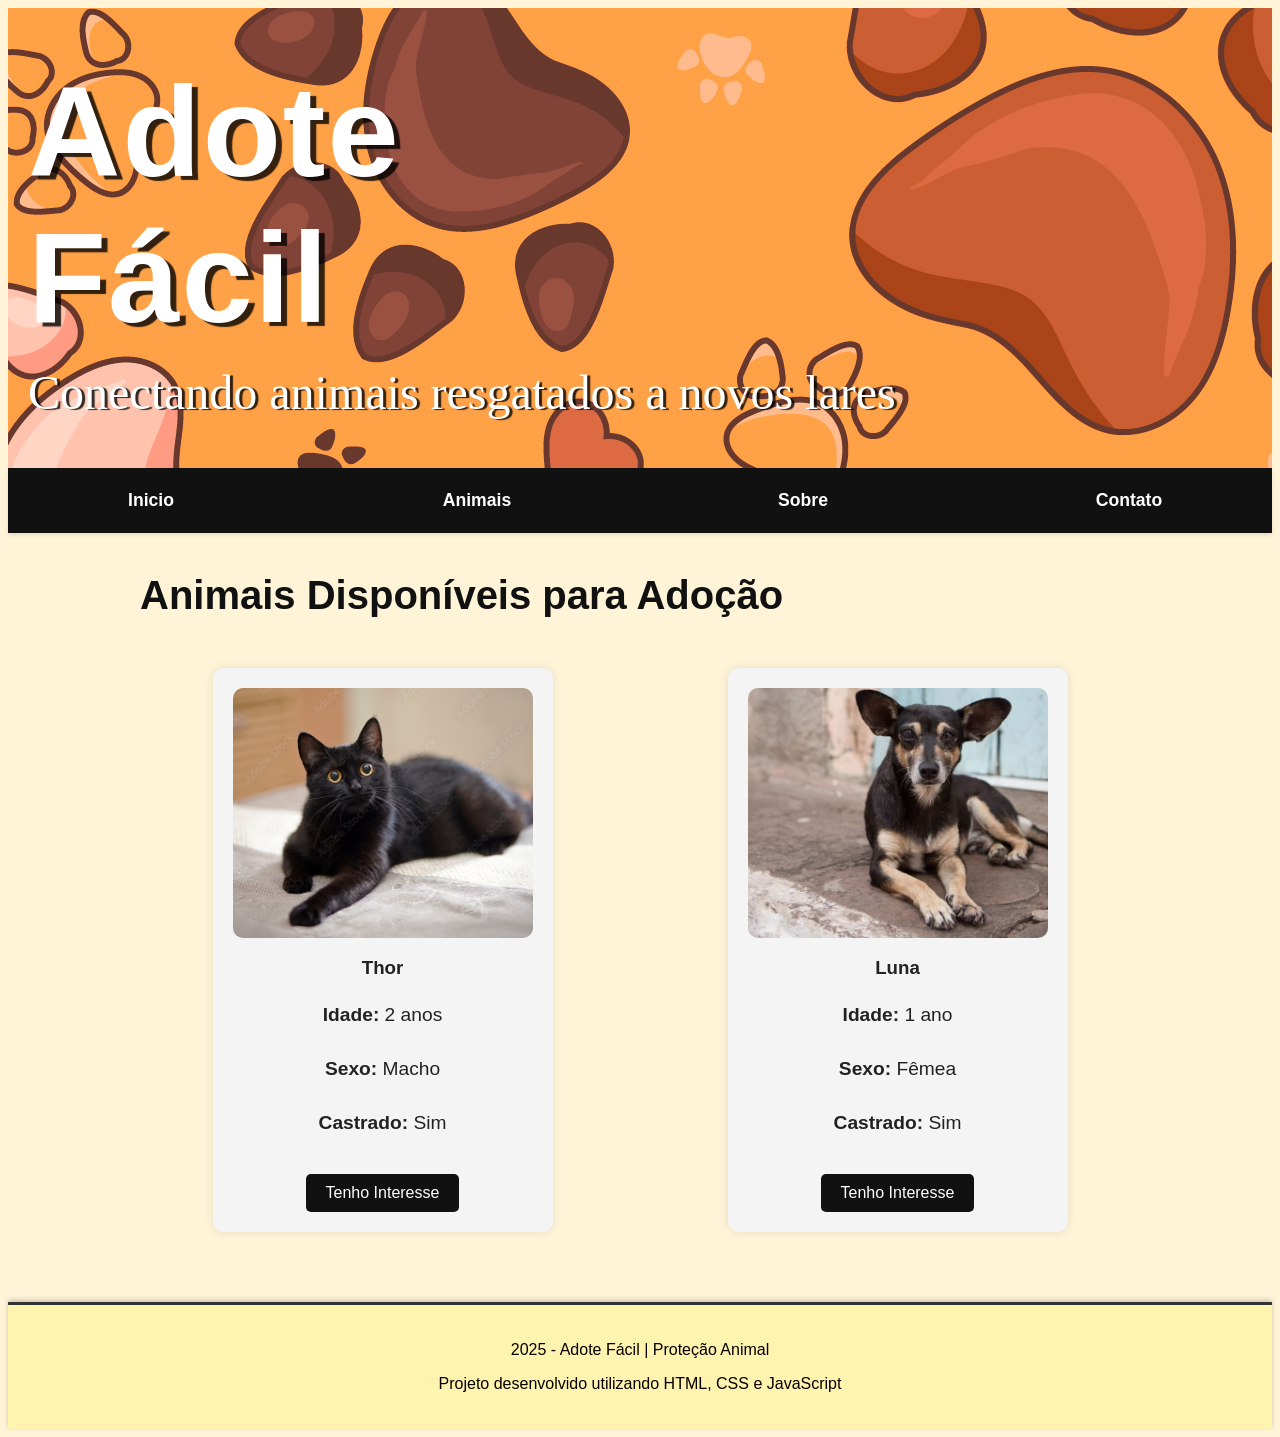
==== animais.html @ eeefa3be "Add files via upload" ====
<!DOCTYPE html>
<html lang="pt-BR">

<head>
    <meta charset="UTF-8">
    <title>Adote Fácil - Proteção Animal</title>      <!-- Titulo -->
    <meta name="viewport" content="width=device-width, initial-scale=1.0">
    <link rel="stylesheet" href="site.css">        <!-- arquivo css -->
</head>

<body>
                    <!-- Cabeçalho -->
    <header class="topo-imagem">

        <div class="fundo">

            <div class="banner-texto">

                <h1>Adote</h1></br>
    
                <h1>Fácil</h1></br>

                <p>Conectando animais resgatados a novos lares</p>

            </div>

        </div>

    </header>


                             <!-- Menu de navegação -->
    <nav class="menu">                             
        <ul>
            <li><a href="index.html">Inicio</a></li>
            <li><a href="animais.html">Animais</a></li>
            <li><a href="sobre.html">Sobre</a></li>
            <li><a href="contato.html">Contato</a></li>
            
        </ul>   
    </nav>

<main>

    <h2>Animais Disponíveis para Adoção</h2>

    <div class="animais-container">

        <div class="animal-card">

            <img src="imagem/Thor.jpg" alt="Thor">

            <h3>Thor</h3>

            <p><strong>Idade:</strong> 2 anos</p>

            <p><strong>Sexo:</strong> Macho</p>

            <p><strong>Castrado:</strong> Sim</p>

            <a href="interesse.html" class="botao-interesse">
                Tenho Interesse
            </a>
        </div>

        <div class="animal-card">

            <img src="imagem/Luna.jpg" alt="Luna">

            <h3>Luna</h3>

            <p><strong>Idade:</strong> 1 ano</p>

            <p><strong>Sexo:</strong> Fêmea</p>

            <p><strong>Castrado:</strong> Sim</p>

            <a href="interesse.html" class="botao-interesse">
                Tenho Interesse
            </a>

        </div>
    </div>

</main>
    
    
<footer>
    <p>2025 - Adote Fácil | Proteção Animal</p>
    <p>Projeto desenvolvido utilizando HTML, CSS e JavaScript</p>
</footer>

</body>

</html>
---- site.css ----
body{
    background-color: #FFF4d7;
}

.fundo{
    background-image: url('imagem/patinha.jpg');
    box-sizing: border-box;
    height: 100%;
    width: 100%;
    display: flex;
    align-items: center;
    justify-content: flex-start;
    padding-left: 20px;
}

.topo-imagem{
    background-size: cover;
    background-position: center;
    height: auto;
    min-height: 400px;
    position: relative;
    color: white;
}

.banner-texto{
    text-align: left;
    color: white;
    margin-top: 60px;
}

.banner-texto h1{
    font-size: 6rem;
    margin: 0;
    text-shadow: 2px 2px 8px rgba(0,0,0,0.8);
}

.banner-texto p{
    font-size: 3rem;
    margin-top: 5px;
    text-shadow: 3px 1px 1px rgba(0,0,0,0.8);
}

.fundo h1{
    font-size: 8rem;
    line-height: 1;
    letter-spacing: 2px;
    color: #fff;
    font-family:'Segoe UI', sans-serif;
    margin: 0;
    text-shadow: 6px 4px 1px rgba(0,0,0,0.8);
}

.fundo.esquerda{
    justify-content: flex-start;
    padding-left: 50px;
    text-align: left;
}

.menu{
    background-color: #111;
    padding: 10px 0;
    box-shadow: 0 2px 4px rgba(0,0,0,0.1);
    text-align: center;
}

.menu ul{
    list-style: none; 
    display: flex;
    justify-items: center;
    gap: 40px;
    margin: 0;
    padding: 0;
}

.menu a{
    display: block;
    color: #fff;
    text-decoration: none;
    font-size: 1.1em;
    font-weight: bold;
    font-family: 'Segoe UI', sans-serif;
    padding: 12px 0px;
    transition: background 0.3s, color 0.3s;
    border-radius: 5px;
}

.menu a:hover{
    background-color: #ffffff;
    color: #000;
}

.menu li{
        flex: 1;
        text-align: center;
}

.animal-card{
    width: 300px;
    background-color: #f4f4f4;
    border-radius: 10px;
    padding: 20px;
    box-shadow: 0 0 10px rgba(0,0,0,0.1);
    text-align: center;
    margin: 30px auto;
}

.animal-card img{
    width: 100%;
    height: 250px;
    object-fit: cover;
    border-radius: 10px;
}

.animal-card h3{
    margin-top: 15px;
    margin-bottom: 10px;
}

.botao-interesse{
    display: inline-block;
    margin-top: 15px;
    padding: 10px 20px;
    background-color: #111;
    color: white;
    text-decoration: none;
    border-radius: 5px;
    transition: 0.3s;
}

.botao-interesse:hover{
    background-color: #333;
}

.animais-container{
    display: flex;
    flex-wrap: wrap;
    gap: 30px;
    justify-content: center;
}

main{
    max-width: 1000px;
    margin: 40px auto;
    padding: 0 20px;
    font-family: 'Segoe UI', sans-serif;
    color: #222;
    flex: 2;
}

main h2{
    font-size: 2.5em;
    margin-bottom: 20px;
    color: #111;
}

main p{
    font-size: 1.2em;
    line-height: 1.8;
}

.conteudo{
    display: flex;
    gap: 30px;
    max-width: 1200px;
    margin: 40px auto;
    padding: 0 20px;
}

aside{
    flex: 1;
    background-color: #f4f4f4;
    padding: 20px;
    border-radius: 10px;
    box-shadow: 0 0 10px rgba(0,0,0,0.1);
    font-family: 'Segoe UI', sans-serif;
}

aside h3{
    margin-top: 0; 
    font-size: 1em;
    color: #222;
    border-bottom: 2px solid #4444;
    padding-bottom: 5px;   
}

aside ul{
    list-style-type: square;
    padding-left: 20px;
    line-height: 1.6;
    font-size: 1em;
    color: #333;
}
 
.blocoFlex {
  display: flex;
  align-items: flex-start;
  gap: 40px;
  margin-bottom: 40px;
  flex-wrap: wrap;
}

.blocoFlex .texto {
  margin-top: -10px;  
  flex: 1;
  text-align: justify;
}

.blocoFlex .imagem {
  flex: 1;
  height: 300px;
  max-width: 400px;
}

.blocoFlex img {
  width: 100%;
  height: 100%;  
  object-fit: cover;
}

.blocoContato{
    display: flex;
    gap: 40px;
    align-items: stretch;
}

.blocoContato .imagem{
    flex: 1;
    max-width: 400px;
}

.blocoContato .imagem img{
    width: 100%;
    height: 100%;
    object-fit: cover;
}

.blocoContato .texto h2{
    margin-top: 0;
}

.blocoContato .texto{
    flex: 1;
}

.card-link{
    margin: 40px 0;
}

.card-link a{
    display: block;
    background-color: #f4f4f4;
    padding: 25px;
    border-radius: 10px;
    text-decoration: none;
    color: #222;
    box-shadow: 0 0 10px rgba(0,0,0,0.1);
    transition: 0.3s;
}

.card-link a:hover{
    transform: translateY(-5px);
    box-shadow: 0 5px 15px rgba(0,0,0,0.2);
}

.card-link h2{
    margin-top: 0;
}

.card-link p{
    margin-bottom: 0;
}

footer{
    background-color: #fff3b0;
    color: rgb(5, 0, 0);
    text-align: center;
    padding: 20px 10px;
    font-family: 'Segoe UI', sans-serif;
    margin-top: 40px;
    border-top: 3px solid #333;
    box-shadow: 0 -2px 5px rgba(0,0,0,0.2);

}

.formulario-interesse{
    max-width: 500px;
    margin: 20px auto;
    background-color: #f4f4f4;
    padding: 20px;
    border-radius: 10px;
    box-shadow: 0 0 10px rgba(0,0,0,0.1);
}

.formulario-interesse label{
    font-weight: bold;
    display: block;
    margin-bottom: 5px;
}

.formulario-interesse input,
.formulario-interesse textarea{
    width: 100%;
    padding: 10px;
    border: 1px solid #ccc;
    border-radius: 5px;
    font-size: 1rem;
    box-sizing: border-box;
}

.formulario-interesse textarea{
    resize: vertical;
}

.formulario-interesse button{
    background-color: #111;
    color: white;
    border: none;
    padding: 12px 25px;
    border-radius: 5px;
    font-size: 1rem;
    cursor: pointer;
}

.formulario-interesse button:hover{
    background-color: #333;
}

.cabecalho-formulario{
    text-align: center;
    margin-bottom: 30px;
}

#mensagem-sucesso{
    margin-top: 20px;
    text-align: center;
    font-weight: bold;
    color: green;
}

@media (max-width: 768px){
    

    .fundo h1{
        font-size: 4rem;
    }

    .banner-texto p{
        font-size: 1.5rem;
    }

}




/* {
    outline: 1px solid red;
}*/
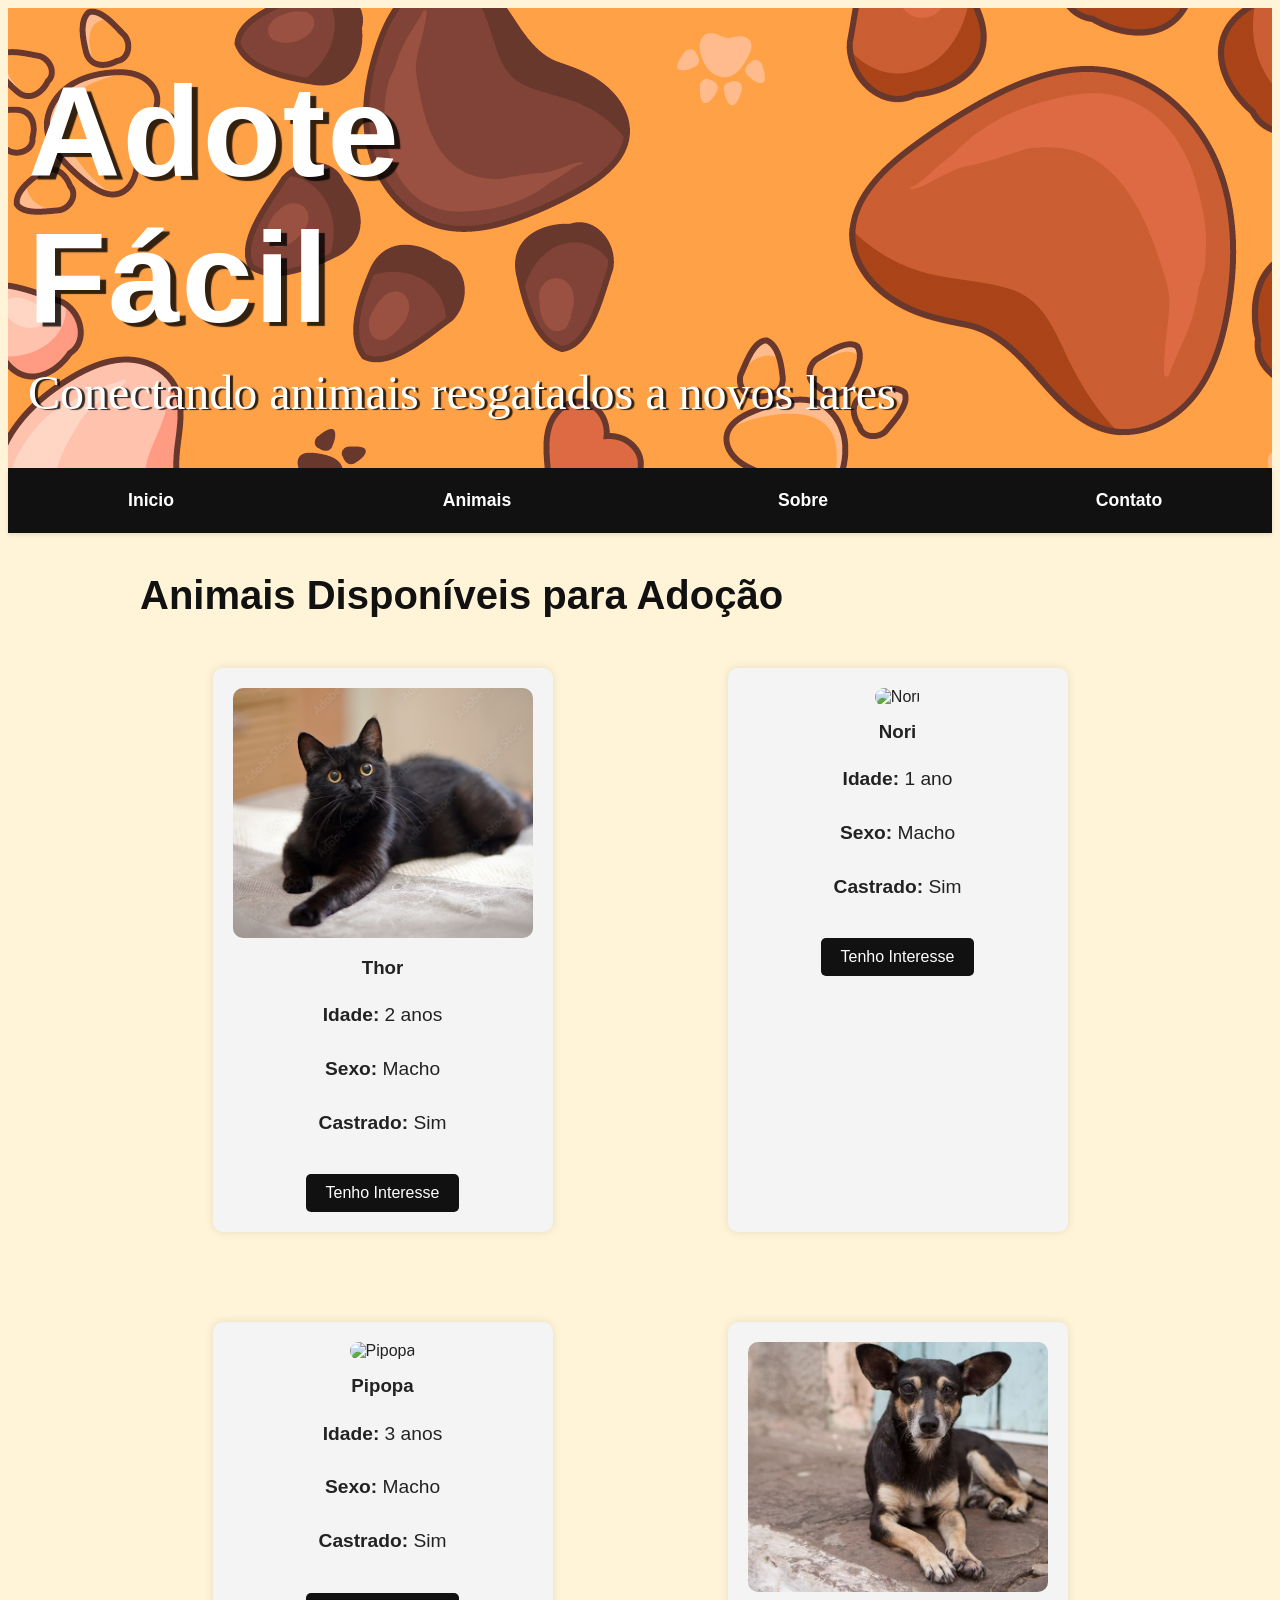
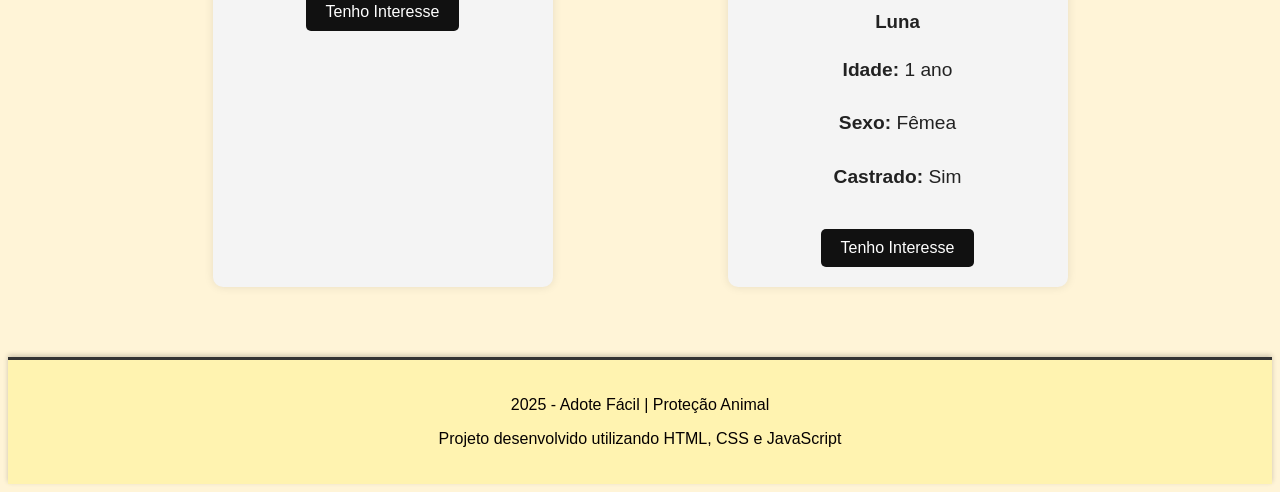
==== commit c8c967b8: "Update animais.htmlAdiciona novos animais e corrige estrutura HTML" ====
--- a/animais.html
+++ b/animais.html
@@ -62,7 +62,42 @@
                 Tenho Interesse
             </a>
         </div>
+            
+        <div class="animal-card">
+    
+            <img src="imagem/Nori.jpg" alt="Nori">
+    
+            <h3>Nori</h3>
 
+            <p><strong>Idade:</strong> 1 ano</p>
+
+            <p><strong>Sexo:</strong> Macho</p>
+
+            <p><strong>Castrado:</strong> Sim</p>
+
+            <a href="interesse.html" class="botao-interesse">
+                Tenho Interesse
+            </a>
+        </div>
+        
+        <div class="animal-card">
+
+            <img src="imagem/Pipopa.jpg" alt="Pipopa">
+
+            <h3>Pipopa</h3>
+
+            <p><strong>Idade:</strong> 3 anos</p>
+
+            <p><strong>Sexo:</strong> Macho</p>
+
+            <p><strong>Castrado:</strong> Sim</p>
+    
+            <a href="interesse.html" class="botao-interesse">
+                Tenho Interesse
+            </a>
+
+        </div>
+        
         <div class="animal-card">
 
             <img src="imagem/Luna.jpg" alt="Luna">
